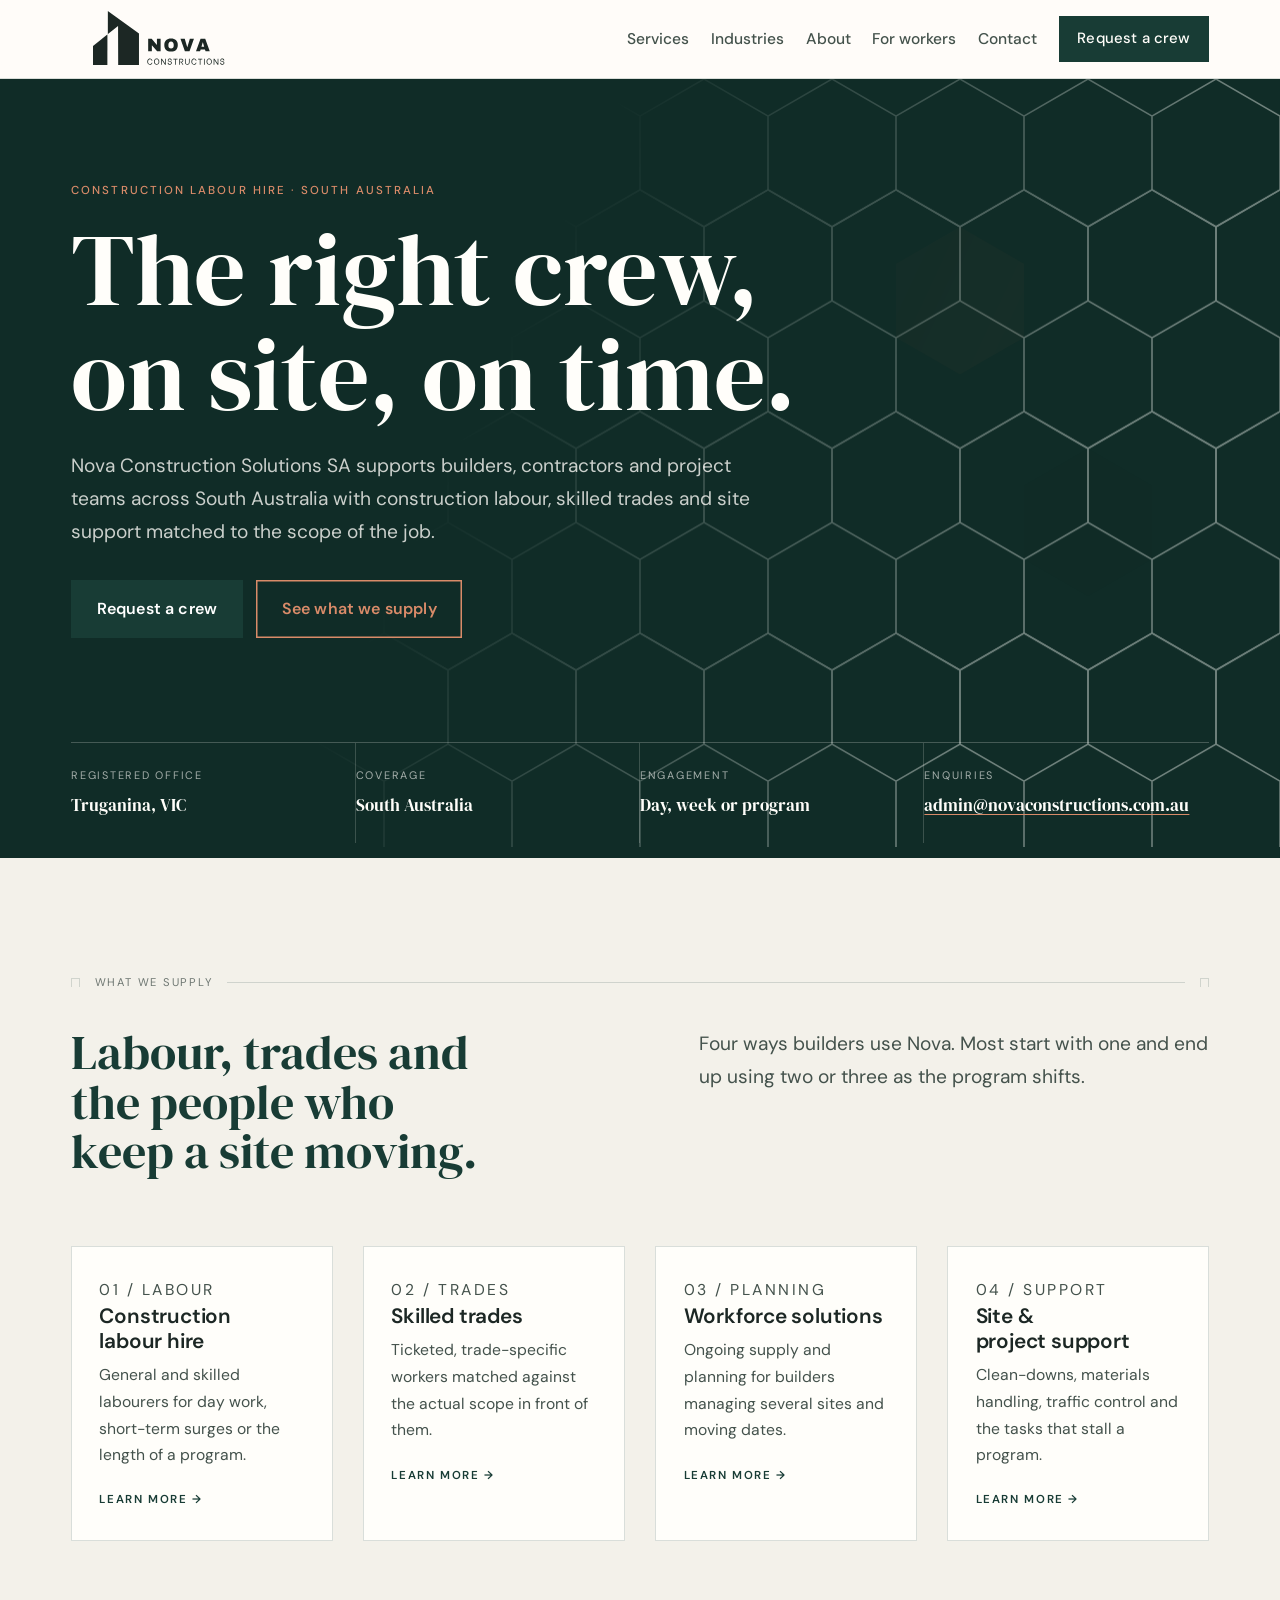
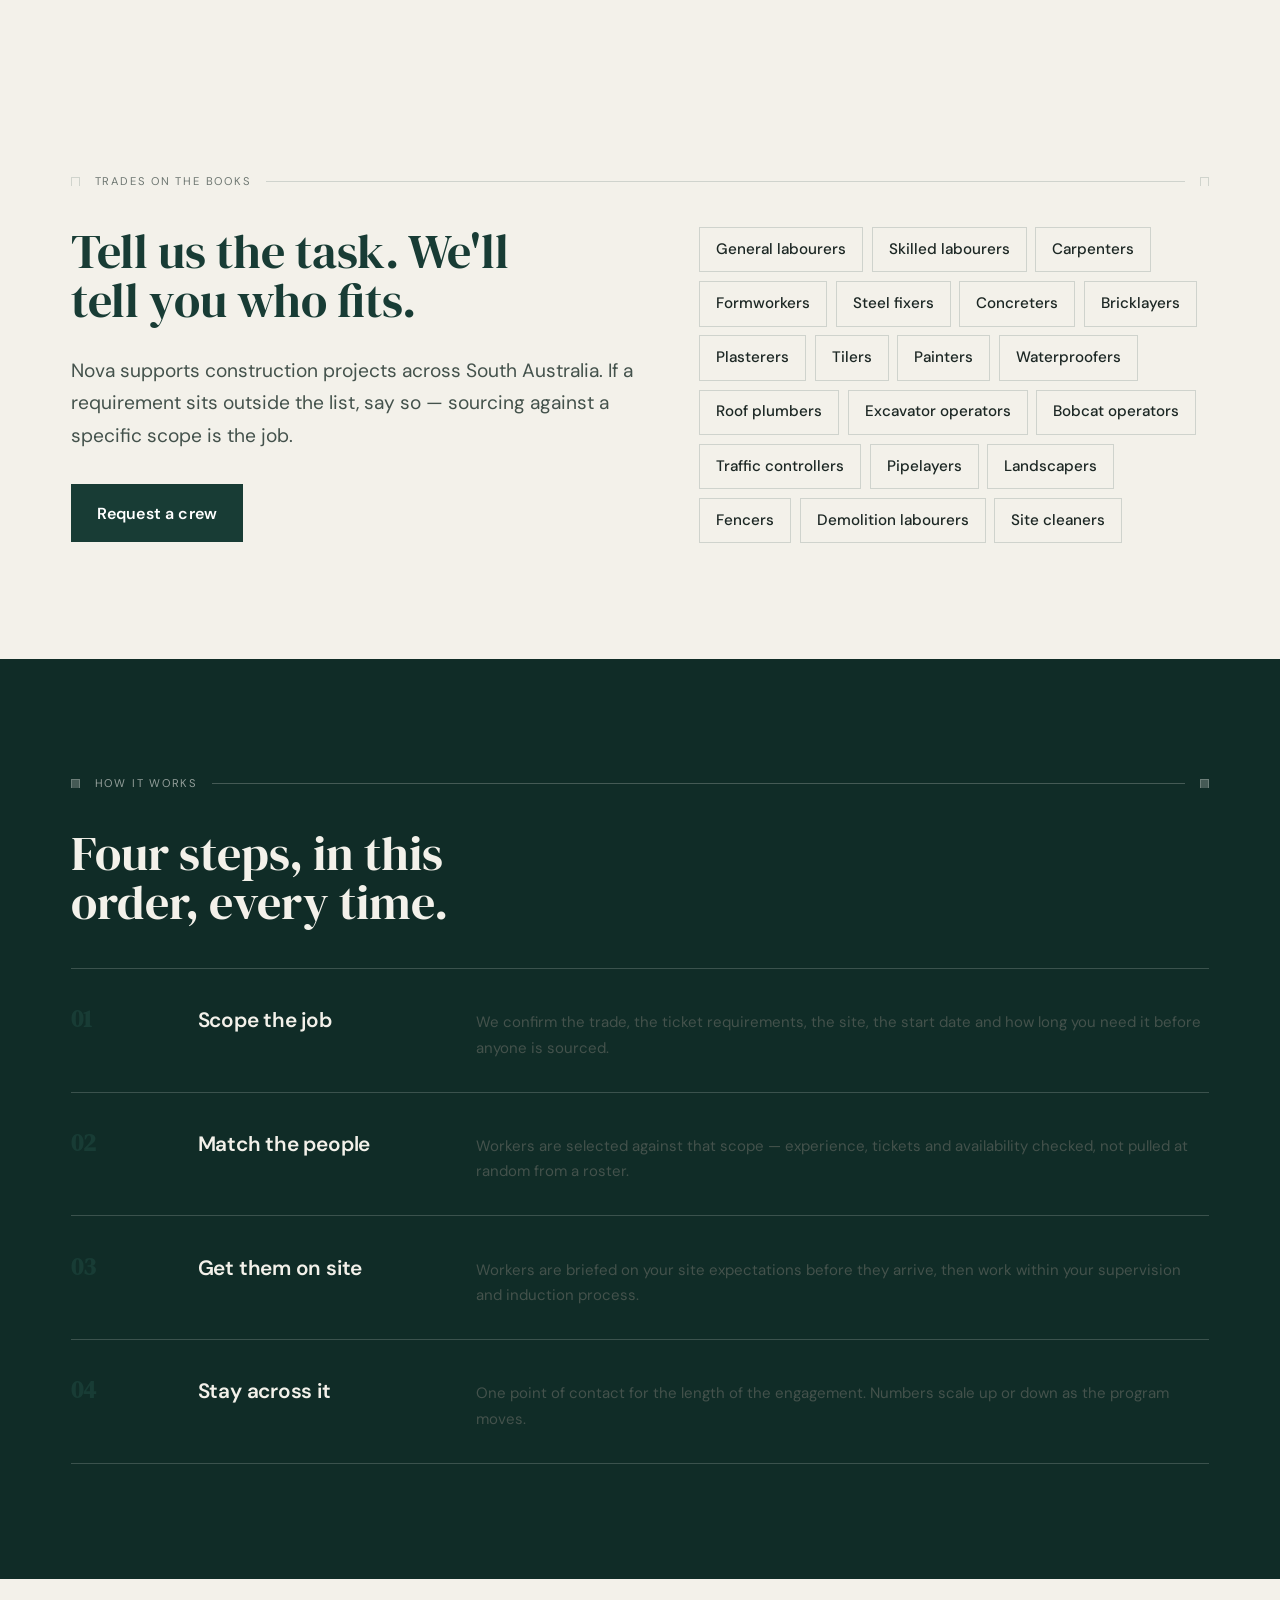
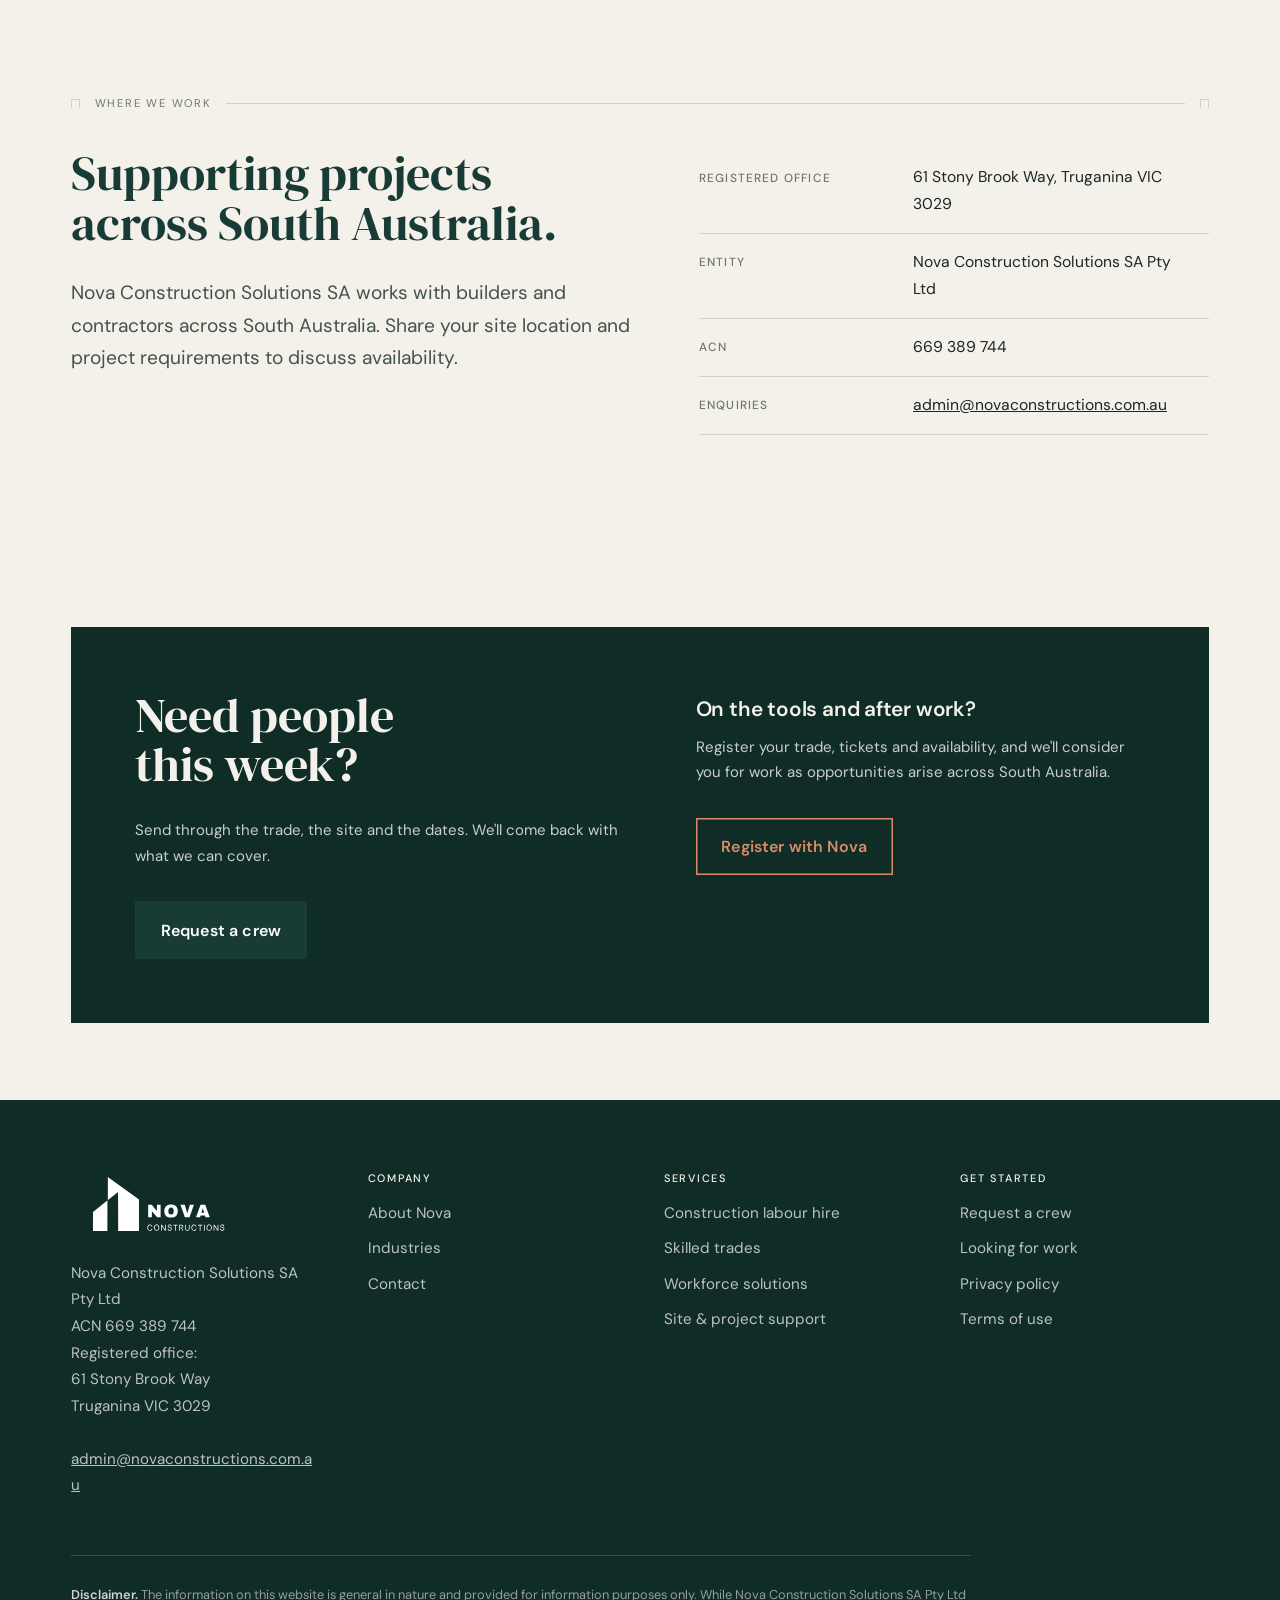
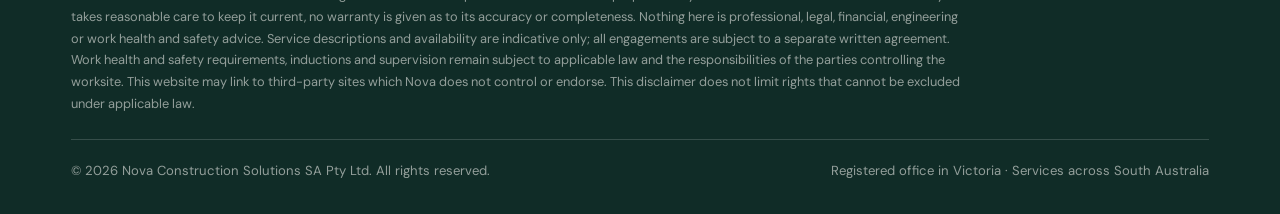
==== index.html @ 74a52845 "Build Nova Construction Solutions SA website Co-authored-by: Copilot <223556219+Copilot@users.norepl" ====
<!DOCTYPE html>
<html lang="en-AU">
<head>
<meta charset="utf-8">
<meta name="viewport" content="width=device-width, initial-scale=1">
<title>Construction Labour Hire South Australia | Nova Construction Solutions SA</title>
<meta name="description" content="Nova Construction Solutions SA supports construction projects across South Australia with labour hire, skilled trades and workforce support.">
<link rel="canonical" href="https://www.novaconstructions.com.au/">
<meta name="robots" content="index, follow, max-image-preview:large">
<meta name="theme-color" content="#102c27">
<meta name="geo.region" content="AU-SA">
<meta name="geo.placename" content="South Australia">

<meta property="og:type" content="website">
<meta property="og:site_name" content="Nova Construction Solutions SA">
<meta property="og:locale" content="en_AU">
<meta property="og:title" content="Construction Labour Hire South Australia | Nova Construction Solutions SA">
<meta property="og:description" content="Nova Construction Solutions SA supports construction projects across South Australia with labour hire, skilled trades and workforce support.">
<meta property="og:url" content="https://www.novaconstructions.com.au/">
<meta name="twitter:card" content="summary">
<meta name="twitter:title" content="Construction Labour Hire South Australia | Nova Construction Solutions SA">
<meta name="twitter:description" content="Nova Construction Solutions SA supports construction projects across South Australia with labour hire, skilled trades and workforce support.">

<link rel="preconnect" href="https://fonts.googleapis.com">
<link rel="preconnect" href="https://fonts.gstatic.com" crossorigin>
<link rel="stylesheet" href="https://fonts.googleapis.com/css2?family=DM+Sans:wght@400;500;600;700&family=DM+Serif+Display&display=swap">
<link rel="stylesheet" href="/css/style.css">
<script type="application/ld+json">
{
  "@context": "https://schema.org",
  "@type": "Organization",
  "@id": "https://www.novaconstructions.com.au/#organisation",
  "name": "Nova Construction Solutions SA",
  "legalName": "Nova Construction Solutions SA Pty Ltd",
  "identifier": {"@type": "PropertyValue", "propertyID": "ACN", "value": "669 389 744"},
  "url": "https://www.novaconstructions.com.au/",
  "description": "Construction labour hire, skilled trades and workforce support for builders and contractors across South Australia.",
  "email": "admin@novaconstructions.com.au",
  "address": {
    "@type": "PostalAddress",
    "streetAddress": "61 Stony Brook Way",
    "addressLocality": "Truganina",
    "addressRegion": "VIC",
    "postalCode": "3029",
    "addressCountry": "AU"
  },
  "areaServed": {"@type": "State", "name": "South Australia"},
  "knowsAbout": ["Construction labour hire", "Skilled trades", "Workforce solutions", "Civil construction", "Residential construction"],
  "contactPoint": [{
    "@type": "ContactPoint",
    "email": "admin@novaconstructions.com.au",
    "contactType": "customer service",
    "areaServed": "South Australia",
    "availableLanguage": "English"
  }]
}
</script>
<script type="application/ld+json">
{"@context":"https://schema.org","@type":"WebSite","url":"https://www.novaconstructions.com.au/","name":"Nova Construction Solutions SA","publisher":{"@id":"https://www.novaconstructions.com.au/#organisation"}}
</script>
</head>
<body>
<a class="skip" href="#main">Skip to content</a>
<header class="site-head">
  <div class="wrap head-in">
    <a class="brand" href="/" aria-label="Nova Construction Solutions SA — home">
      <picture class="brand__image brand__image--header">
        <source srcset="/assets/Black%20and%20White%20Modern%20Building%20Logo.svg" type="image/svg+xml">
        <img src="/assets/Black%20and%20White%20Modern%20Building%20Logo.png" alt="Nova Construction Solutions SA logo">
      </picture>
    </a>
    <button class="nav-toggle" type="button" aria-expanded="false" aria-controls="primary-nav" aria-label="Open menu">
      <svg viewBox="0 0 24 24" fill="none" stroke="currentColor" stroke-width="2" aria-hidden="true"><path d="M3 6h18M3 12h18M3 18h18"/></svg>
    </button>
    <nav class="nav" id="primary-nav" data-open="false" aria-label="Primary">
      <a href="/services.html">Services</a>
      <a href="/industries.html">Industries</a>
      <a href="/about.html">About</a>
      <a href="/for-workers.html">For workers</a>
      <a href="/contact.html">Contact</a>
      <a class="btn btn--primary" href="/contact.html?type=Request%20workers">Request a crew</a>
    </nav>
  </div>
</header>

<main id="main">

  <section class="hero">
    <svg class="hero-lattice" viewBox="0 0 1200 720" preserveAspectRatio="xMaxYMid slice" aria-hidden="true" focusable="false">
        <defs>
          <pattern id="lattice" width="120" height="207.846" patternUnits="userSpaceOnUse">
            <path d="M60 0 L120 34.641 L120 103.923 L60 138.564 L0 103.923 L0 34.641 Z" fill="none" stroke="var(--concrete-deep)" stroke-width="1.4"/>
            <path d="M120 103.923 L180 138.564 L180 207.846 L120 242.487 L60 207.846 L60 138.564 Z" fill="none" stroke="var(--concrete-deep)" stroke-width="1.4"/>
            <path d="M0 103.923 L60 138.564 L60 207.846 L0 242.487 L-60 207.846 L-60 138.564 Z" fill="none" stroke="var(--concrete-deep)" stroke-width="1.4"/>
          </pattern>
        </defs>
        <rect width="1200" height="720" fill="url(#lattice)"/>
        <path d="M900 138.564 L960 173.205 L960 242.487 L900 277.128 L840 242.487 L840 173.205 Z" fill="var(--crimson)" opacity="0.09"/>
        <path d="M1020 346.41 L1080 381.051 L1080 450.333 L1020 484.974 L960 450.333 L960 381.051 Z" fill="var(--ink)" opacity="0.06"/>
      </svg>
    <div class="wrap hero-in">
      <span class="eyebrow">Construction labour hire &middot; South Australia</span>
      <h1>The right crew, on site, on time.</h1>
      <p class="lead">Nova Construction Solutions SA supports builders, contractors and project teams across South
        Australia with construction labour, skilled trades and site support matched to the scope of the job.</p>
      <div class="btn-row">
        <a class="btn btn--primary" href="/contact.html?type=Request%20workers">Request a crew</a>
        <a class="btn btn--ghost" href="/services.html">See what we supply</a>
      </div>
    </div>
    <div class="wrap">
      <dl class="hero-facts">
        <div><dt>Registered office</dt><dd>Truganina, VIC</dd></div>
        <div><dt>Coverage</dt><dd>South Australia</dd></div>
        <div><dt>Engagement</dt><dd>Day, week or program</dd></div>
        <div><dt>Enquiries</dt><dd><a href="mailto:admin@novaconstructions.com.au">admin@novaconstructions.com.au</a></dd></div>
      </dl>
    </div>
  </section>

  <section class="section">
    <div class="wrap">
      <p class="dimline"><span>What we supply</span><i></i></p>
      <div class="split reveal">
        <div>
          <h2>Labour, trades and the people who keep a site moving.</h2>
        </div>
        <div>
          <p class="lead">Four ways builders use Nova. Most start with one and end up using two or three as the
            program shifts.</p>
        </div>
      </div>
      <div class="grid grid--4 reveal" style="margin-top:2.5rem">
        <a class="card chamfer" href="/services.html#labour-hire">
          <p class="card-tag">01 / Labour</p>
          <h3>Construction labour hire</h3>
          <p>General and skilled labourers for day work, short-term surges or the length of a program.</p>
          <span class="more">Learn more &rarr;</span>
        </a>
        <a class="card chamfer" href="/services.html#skilled-trades">
          <p class="card-tag">02 / Trades</p>
          <h3>Skilled trades</h3>
          <p>Ticketed, trade-specific workers matched against the actual scope in front of them.</p>
          <span class="more">Learn more &rarr;</span>
        </a>
        <a class="card chamfer" href="/services.html#workforce">
          <p class="card-tag">03 / Planning</p>
          <h3>Workforce solutions</h3>
          <p>Ongoing supply and planning for builders managing several sites and moving dates.</p>
          <span class="more">Learn more &rarr;</span>
        </a>
        <a class="card chamfer" href="/services.html#site-support">
          <p class="card-tag">04 / Support</p>
          <h3>Site &amp; project support</h3>
          <p>Clean-downs, materials handling, traffic control and the tasks that stall a program.</p>
          <span class="more">Learn more &rarr;</span>
        </a>
      </div>
    </div>
  </section>

  <section class="section section--concrete">
    <div class="wrap">
      <p class="dimline"><span>Trades on the books</span><i></i></p>
      <div class="split">
        <div class="reveal">
          <h2>Tell us the task. We'll tell you who fits.</h2>
          <p class="lead">Nova supports construction projects across South Australia. If a
            requirement sits outside the list, say so — sourcing against a specific scope is the job.</p>
          <div class="btn-row">
            <a class="btn btn--primary" href="/contact.html?type=Request%20workers">Request a crew</a>
          </div>
        </div>
        <ul class="chips reveal">
        <li>General labourers</li>
        <li>Skilled labourers</li>
        <li>Carpenters</li>
        <li>Formworkers</li>
        <li>Steel fixers</li>
        <li>Concreters</li>
        <li>Bricklayers</li>
        <li>Plasterers</li>
        <li>Tilers</li>
        <li>Painters</li>
        <li>Waterproofers</li>
        <li>Roof plumbers</li>
        <li>Excavator operators</li>
        <li>Bobcat operators</li>
        <li>Traffic controllers</li>
        <li>Pipelayers</li>
        <li>Landscapers</li>
        <li>Fencers</li>
        <li>Demolition labourers</li>
        <li>Site cleaners</li>
        </ul>
      </div>
    </div>
  </section>

  <section class="section section--ink">
    <div class="wrap">
      <p class="dimline"><span>How it works</span><i></i></p>
      <h2 style="max-width:20ch">Four steps, in this order, every time.</h2>
      <div class="steps reveal" style="margin-top:2.5rem">
        <div class="step">
          <h3>Scope the job</h3>
          <p>We confirm the trade, the ticket requirements, the site, the start date and how long you need it before
            anyone is sourced.</p>
        </div>
        <div class="step">
          <h3>Match the people</h3>
          <p>Workers are selected against that scope — experience, tickets and availability checked, not pulled at
            random from a roster.</p>
        </div>
        <div class="step">
          <h3>Get them on site</h3>
          <p>Workers are briefed on your site expectations before they arrive, then work within your supervision
            and induction process.</p>
        </div>
        <div class="step">
          <h3>Stay across it</h3>
          <p>One point of contact for the length of the engagement. Numbers scale up or down as the program moves.</p>
        </div>
      </div>
    </div>
  </section>

  <section class="section">
    <div class="wrap">
      <p class="dimline"><span>Where we work</span><i></i></p>
      <div class="split">
        <div class="reveal">
          <h2>Supporting projects across South Australia.</h2>
          <p class="lead">Nova Construction Solutions SA works with builders and contractors across South Australia.
            Share your site location and project requirements to discuss availability.</p>
        </div>
        <div class="reveal">
          <table class="spec">
            <tr><th>Registered office</th><td>61 Stony Brook Way, Truganina VIC 3029</td></tr>
            <tr><th>Entity</th><td>Nova Construction Solutions SA Pty Ltd</td></tr>
            <tr><th>ACN</th><td>669 389 744</td></tr>
            <tr><th>Enquiries</th><td><a href="mailto:admin@novaconstructions.com.au">admin@novaconstructions.com.au</a></td></tr>
          </table>
        </div>
      </div>
    </div>
  </section>

  <section class="section section--tight">
    <div class="wrap">
      <div class="band chamfer reveal">
        <div class="split">
          <div>
            <h2>Need people this week?</h2>
            <p>Send through the trade, the site and the dates. We'll come back with what we can cover.</p>
            <div class="btn-row">
              <a class="btn btn--primary" href="/contact.html?type=Request%20workers">Request a crew</a>
            </div>
          </div>
          <div>
            <h3 style="margin-top:.4rem">On the tools and after work?</h3>
            <p>Register your trade, tickets and availability, and we'll consider you for work as opportunities arise
              across South Australia.</p>
            <div class="btn-row">
              <a class="btn btn--ghost" href="/for-workers.html">Register with Nova</a>
            </div>
          </div>
        </div>
      </div>
    </div>
  </section>

</main>
<footer class="site-foot">
  <div class="wrap">
    <div class="foot-top">
      <div class="foot-brand">
        <picture class="brand__image brand__image--footer" aria-hidden="true">
          <source srcset="/assets/Black%20and%20White%20Modern%20Building%20Logo.svg" type="image/svg+xml">
          <img src="/assets/Black%20and%20White%20Modern%20Building%20Logo.png" alt="" loading="lazy">
        </picture>
        <address>
          Nova Construction Solutions SA Pty Ltd<br>ACN 669 389 744<br>
          Registered office:<br>
          61 Stony Brook Way<br>
          Truganina VIC 3029<br><br>
          <a href="mailto:admin@novaconstructions.com.au">admin@novaconstructions.com.au</a>
        </address>
      </div>
      <div>
        <h4>Company</h4>
        <ul class="foot-links">
          <li><a href="/about.html">About Nova</a></li>
          <li><a href="/industries.html">Industries</a></li>
          <li><a href="/contact.html">Contact</a></li>
        </ul>
      </div>
      <div>
        <h4>Services</h4>
        <ul class="foot-links">
          <li><a href="/services.html#labour-hire">Construction labour hire</a></li>
          <li><a href="/services.html#skilled-trades">Skilled trades</a></li>
          <li><a href="/services.html#workforce">Workforce solutions</a></li>
          <li><a href="/services.html#site-support">Site &amp; project support</a></li>
        </ul>
      </div>
      <div>
        <h4>Get started</h4>
        <ul class="foot-links">
          <li><a href="/contact.html?type=Request%20workers">Request a crew</a></li>
          <li><a href="/for-workers.html">Looking for work</a></li>
          <li><a href="/privacy.html">Privacy policy</a></li>
          <li><a href="/terms.html">Terms of use</a></li>
        </ul>
      </div>
    </div>

    <p class="foot-disclaimer"><strong>Disclaimer.</strong> The information on this website is general in nature and provided for
information purposes only. While Nova Construction Solutions SA Pty Ltd takes reasonable care to keep it current,
no warranty is given as to its accuracy or completeness. Nothing here is professional, legal, financial, engineering
or work health and safety advice. Service descriptions and availability are indicative only; all engagements are
subject to a separate written agreement. Work health and safety requirements, inductions and supervision remain
subject to applicable law and the responsibilities of the parties controlling the worksite. This website may link
to third-party sites which Nova does not control or endorse. This disclaimer does not limit rights that cannot be
excluded under applicable law.</p>

    <div class="foot-base">
      <span>&copy; <span data-year>2026</span> Nova Construction Solutions SA Pty Ltd. All rights reserved.</span>
      <span>Registered office in Victoria &middot; Services across South Australia</span>
    </div>
  </div>
</footer>
<script src="/js/main.js" defer></script>
</body>
</html>
---- css/style.css ----
/* ============================================================
   Nova Construction Solutions — core stylesheet
   Initial brand palette supplied for the new site.
   ============================================================ */

:root {
  --forest:         #183c35;
  --forest-deep:    #102c27;
  --copper:         #bd6b4d;
  --clay:           #d98b69;
  --paper:          #f3f1ea;
  --white:          #fffefa;
  --ink:            #1c2724;
  --muted:          #6e7772;
  --line:           rgba(24, 60, 53, .16);

  --crimson:        var(--copper);
  --crimson-deep:   var(--forest-deep);
  --crimson-tint:   #f7e9e2;
  --ink-deep:       var(--forest-deep);
  --ink-soft:       #44524c;
  --concrete:       var(--paper);
  --concrete-deep:  #d6ddd8;

  /* Type */
  --sans:    "DM Sans", system-ui, -apple-system, "Segoe UI", sans-serif;
  --serif:   "DM Serif Display", Georgia, serif;
  --display: var(--serif);
  --body:    var(--sans);
  --mono:    "DM Sans", system-ui, sans-serif;

  /* Rhythm */
  --gutter: clamp(1.25rem, 4vw, 3.5rem);
  --max: 1240px;
  --chamfer: 0px;
  --section-y: clamp(4rem, 9vw, 7.5rem);
}

/* ---------- Reset ---------- */
*, *::before, *::after { box-sizing: border-box; }
html { -webkit-text-size-adjust: 100%; scroll-behavior: smooth; }
@media (prefers-reduced-motion: reduce) {
  html { scroll-behavior: auto; }
  *, *::before, *::after { animation-duration: .001ms !important; transition-duration: .001ms !important; }
}
body {
  margin: 0;
  background: var(--paper);
  color: var(--ink);
  font-family: var(--body);
  font-size: .9375rem;
  line-height: 1.7;
  -webkit-font-smoothing: antialiased;
}
img, svg { max-width: 100%; height: auto; display: block; }
a { color: inherit; }

/* ---------- Type scale ---------- */
h1, h2 {
  color: var(--forest);
  font-family: var(--display);
  font-weight: 400;
  letter-spacing: 0;
  line-height: 1.03;
  margin: 0 0 .6em;
  text-wrap: balance;
}
h3, h4 {
  font-family: var(--body);
  font-weight: 600;
  letter-spacing: -.01em;
  line-height: 1.2;
  margin: 0 0 .6em;
  text-wrap: balance;
}
h1 { font-size: clamp(2.5rem, 6.6vw, 4.6rem); font-stretch: 105%; }
h2 { font-size: clamp(1.9rem, 3.9vw, 3rem); }
h3 { font-size: clamp(1.05rem, 1.7vw, 1.3rem); }
p  { margin: 0 0 1.1rem; }
.lead { font-size: clamp(1.1rem, 1.5vw, 1.3rem); color: var(--ink-soft); max-width: 62ch; }
strong { font-weight: 600; }

.eyebrow {
  font-family: var(--mono);
  font-size: .72rem;
  letter-spacing: .18em;
  text-transform: uppercase;
  color: var(--forest);
  font-weight: 500;
  margin: 0 0 1rem;
  display: block;
}

/* ---------- Layout ---------- */
.wrap { width: 100%; max-width: var(--max); margin-inline: auto; padding-inline: var(--gutter); }
.section { padding-block: var(--section-y); }
.section--tight { padding-block: clamp(3rem, 6vw, 5rem); }
.section--concrete { background: var(--concrete); }
.section--ink { background: var(--ink-deep); color: var(--paper); }
.section--ink .lead,
.section--ink p { color: rgba(255, 253, 250, .78); }
.section--ink h2, .section--ink h3 { color: var(--paper); }

.grid { display: grid; gap: clamp(1.25rem, 2.4vw, 2rem); }
.grid--2 { grid-template-columns: repeat(auto-fit, minmax(280px, 1fr)); }
.grid--3 { grid-template-columns: repeat(auto-fit, minmax(255px, 1fr)); }
.grid--4 { grid-template-columns: repeat(auto-fit, minmax(215px, 1fr)); }

.split {
  display: grid;
  gap: clamp(2rem, 5vw, 4.5rem);
  grid-template-columns: minmax(0, 1fr);
  align-items: start;
}
@media (min-width: 900px) { .split { grid-template-columns: minmax(0, 1.05fr) minmax(0, .95fr); } }

/* ---------- Signature: dimension-line divider ----------
   Borrowed from shop drawings: a hairline with end ticks
   and a centred annotation. Used to open every section.    */
.dimline {
  display: flex;
  align-items: center;
  gap: .9rem;
  margin: 0 0 2.25rem;
  font-family: var(--mono);
  font-size: .7rem;
  letter-spacing: .16em;
  text-transform: uppercase;
  color: var(--muted);
}
.dimline::before,
.dimline::after {
  content: "";
  height: 9px;
  border-inline: 1px solid var(--line);
  border-top: 1px solid var(--line);
  flex: 0 0 auto;
  width: 9px;
  align-self: center;
}
.dimline span { white-space: nowrap; }
.dimline i {
  display: block;
  flex: 1 1 auto;
  height: 1px;
  background: var(--line);
}
.section--ink .dimline { color: rgba(255, 253, 250, .55); }
.section--ink .dimline i,
.section--ink .dimline::before,
.section--ink .dimline::after { background: rgba(255, 253, 250, .22); border-color: rgba(255, 253, 250, .22); }
.section--ink .dimline i { background: rgba(255, 253, 250, .22); }

/* ---------- Signature: chamfer ----------
   45° cut corners, echoing the bevels in the logo mark.    */
.chamfer { clip-path: none; }

/* ---------- Buttons ---------- */
.btn {
  --chamfer: 10px;
  display: inline-flex;
  align-items: center;
  gap: .55rem;
  padding: .95rem 1.6rem;
  font-family: var(--body);
  font-weight: 600;
  font-size: 1rem;
  letter-spacing: .01em;
  text-decoration: none;
  border: 0;
  cursor: pointer;
  transition: background-color .18s ease, color .18s ease, transform .18s ease;
  clip-path: none;
  border-radius: 0;
}
.btn--primary { background: var(--forest); color: #fff; }
.btn--primary:hover { background: var(--crimson-deep); }
.btn--ghost { background: transparent; color: var(--ink); box-shadow: inset 0 0 0 1.5px var(--ink); }
.btn--ghost:hover { background: var(--ink); color: var(--paper); }
.hero .btn--ghost,
.band .btn--ghost,
.section--ink .btn--ghost {
  background: transparent;
  color: var(--clay);
  box-shadow: inset 0 0 0 1.5px var(--clay);
}
.hero .btn--ghost:hover,
.band .btn--ghost:hover,
.section--ink .btn--ghost:hover { background: var(--clay); color: var(--forest-deep); box-shadow: none; }
.btn:active { transform: translateY(1px); }
.btn-row { display: flex; flex-wrap: wrap; gap: .85rem; margin-top: 2rem; }

a:focus-visible, button:focus-visible, input:focus-visible,
select:focus-visible, textarea:focus-visible {
  outline: 3px solid var(--crimson);
  outline-offset: 3px;
}

/* ---------- Skip link ---------- */
.skip {
  position: absolute; left: -9999px; top: 0; z-index: 999;
  background: var(--forest); color: #fff; padding: .8rem 1.2rem; font-weight: 600;
}
.skip:focus { left: 0; }

/* ---------- Header ---------- */
.site-head {
  position: sticky; top: 0; z-index: 100;
  background: rgba(255, 253, 250, .93);
  backdrop-filter: saturate(140%) blur(10px);
  border-bottom: 1px solid var(--line);
}
.head-in {
  display: flex; align-items: center; justify-content: space-between;
  gap: 1.5rem; min-height: 78px;
}
.brand { display: flex; align-items: center; text-decoration: none; flex: 0 0 auto; color: var(--forest); }
.brand__image { display: block; flex: 0 0 auto; overflow: hidden; }
.brand__image img { width: 100%; height: 100%; object-fit: cover; object-position: center 45%; }
.brand__image--header { width: clamp(150px, 18vw, 220px); height: 60px; }
.brand__image--footer {
  width: min(220px, 100%);
  height: 68px;
  margin-bottom: 1.25rem;
  filter: brightness(0) invert(1);
}
@media (max-width: 480px) {
  .brand__image--header { width: 145px; height: 54px; }
}

.nav { display: flex; align-items: center; gap: clamp(.75rem, 1.7vw, 1.6rem); }
.nav a {
  text-decoration: none; font-weight: 500; font-size: .97rem;
  color: var(--ink-soft); padding: .3rem 0; position: relative;
  transition: color .15s ease;
}
.nav a:hover { color: var(--ink); }
.nav a[aria-current="page"] { color: var(--ink); font-weight: 600; }
.nav a.btn--primary { color: var(--white); }
.nav a.btn--primary:hover { background: var(--copper); color: var(--white); }
.nav a[aria-current="page"]::after {
  content: ""; position: absolute; left: 0; right: 0; bottom: -2px;
  height: 2px; background: var(--crimson);
}
.nav .btn { padding: .65rem 1.15rem; font-size: .93rem; }

.nav-toggle {
  display: none; background: none; border: 0; padding: .5rem; cursor: pointer;
  color: var(--ink);
}
.nav-toggle svg { width: 26px; height: 26px; }

@media (max-width: 940px) {
  .nav-toggle { display: block; }
  .nav {
    position: fixed; inset: 78px 0 auto 0;
    background: var(--paper); border-bottom: 1px solid var(--line);
    flex-direction: column; align-items: stretch; gap: 0;
    padding: .5rem var(--gutter) 1.5rem;
    max-height: calc(100dvh - 78px); overflow-y: auto;
    transform: translateY(-8px); opacity: 0; visibility: hidden; pointer-events: none;
    transition: opacity .18s ease, transform .18s ease, visibility 0s linear .18s;
  }
  .nav[data-open="true"] { transform: none; opacity: 1; visibility: visible; pointer-events: auto; transition-delay: 0s; }
  .nav a { padding: .95rem 0; border-bottom: 1px solid var(--line); font-size: 1.05rem; }
  .nav a[aria-current="page"]::after { display: none; }
  .nav .btn { margin-top: 1rem; justify-content: center; border-bottom: 0; }
}

/* ---------- Hero ---------- */
.hero { position: relative; overflow: hidden; color: var(--white); background: var(--forest-deep); }
.hero-in { padding-block: clamp(3.5rem, 8vw, 6.5rem) clamp(3.5rem, 7vw, 6rem); position: relative; z-index: 2; }
.hero h1 { max-width: 15ch; margin-bottom: 1.4rem; color: var(--white); font-size: clamp(3.5rem, 8vw, 6.5rem); }
.hero .eyebrow { color: var(--clay); }
.hero .lead { max-width: 54ch; color: rgba(255, 254, 250, .78); }
.hero-lattice {
  position: absolute; inset: 0; z-index: 1;
  pointer-events: none; opacity: .5;
  -webkit-mask-image: linear-gradient(115deg, transparent 38%, #000 78%);
          mask-image: linear-gradient(115deg, transparent 38%, #000 78%);
}
@media (max-width: 800px) { .hero-lattice { opacity: .22; } }

/* Hero stat strip */
.hero-facts {
  display: grid; gap: 0;
  grid-template-columns: repeat(auto-fit, minmax(180px, 1fr));
  border-top: 1px solid rgba(255, 254, 250, .22);
  color: var(--white);
  position: relative; z-index: 2;
}
.hero-facts div { padding: 1.4rem 1.5rem 1.4rem 0; border-right: 1px solid rgba(255, 254, 250, .18); }
.hero-facts div:last-child { border-right: 0; }
.hero-facts dt {
  font-family: var(--mono); font-size: .68rem; letter-spacing: .16em;
  text-transform: uppercase; color: rgba(255, 254, 250, .62); margin-bottom: .45rem;
}
.hero-facts dd { margin: 0; font-family: var(--display); font-weight: 400; font-size: 1.08rem; }
.hero-facts a { color: var(--white); text-decoration-color: var(--clay); text-underline-offset: .2em; }
@media (max-width: 620px) { .hero-facts div { border-right: 0; border-bottom: 1px solid rgba(255, 254, 250, .18); padding-right: 0; } }

/* ---------- Cards ---------- */
.card {
  background: var(--white);
  border: 1px solid var(--line);
  padding: 1.9rem 1.7rem;
  display: flex; flex-direction: column;
  transition: border-color .2s ease, transform .2s ease;
}
.section--concrete .card { background: var(--white); }
.card:hover { border-color: var(--ink); }
a.card { text-decoration: none; }
a.card:hover { transform: translateY(-3px); }
.card h3 { margin-bottom: .55rem; }
.card p { color: var(--ink-soft); font-size: .98rem; margin-bottom: 0; }
.card .more {
  margin-top: 1.35rem; font-family: var(--mono); font-size: .72rem;
  letter-spacing: .14em; text-transform: uppercase; color: var(--forest); font-weight: 600;
}
.card-tag {
  font-family: var(--mono); font-size: .68rem; letter-spacing: .16em;
  text-transform: uppercase; color: var(--muted); margin-bottom: .9rem;
}

/* ---------- Step sequence (order carries meaning) ---------- */
.steps { counter-reset: step; display: grid; gap: 0; }
.step {
  counter-increment: step;
  display: grid; gap: clamp(1rem, 3vw, 2.5rem);
  grid-template-columns: minmax(0, 1fr);
  padding: 1.9rem 0;
  border-top: 1px solid var(--line);
}
.step:last-child { border-bottom: 1px solid var(--line); }
@media (min-width: 760px) { .step { grid-template-columns: 5.5rem 15rem minmax(0, 1fr); align-items: baseline; } }
.step::before {
  content: counter(step, decimal-leading-zero);
  font-family: var(--display); font-weight: 700; font-size: 1.5rem;
  color: var(--forest);
}
.step h3 { margin: 0; }
.step p { margin: 0; color: var(--ink-soft); }
.section--ink .step { border-color: rgba(255, 253, 250, .18); }

/* ---------- Trade chips ---------- */
.chips { display: flex; flex-wrap: wrap; gap: .55rem; margin: 0; padding: 0; list-style: none; }
.chips li {
  --chamfer: 8px;
  background: var(--paper); border: 1px solid var(--line);
  padding: .55rem 1rem; font-size: .95rem; font-weight: 500;
  clip-path: none;
}
.section--ink .chips li { background: rgba(255, 253, 250, .07); border-color: rgba(255, 253, 250, .2); color: var(--paper); }

/* ---------- Spec table ---------- */
.spec { width: 100%; table-layout: fixed; border-collapse: collapse; }
.spec th, .spec td { overflow-wrap: anywhere; text-align: left; vertical-align: top; padding: .95rem 1rem .95rem 0; border-bottom: 1px solid var(--line); font-size: .98rem; }
.spec th {
  width: 42%; font-weight: 500; color: var(--muted);
  font-family: var(--mono); font-size: .74rem; letter-spacing: .1em; text-transform: uppercase;
  padding-top: 1.15rem;
}
.section--ink .spec th, .section--ink .spec td { border-color: rgba(255, 253, 250, .18); }
.section--ink .spec th { color: rgba(255, 253, 250, .6); }

/* ---------- Callout band ---------- */
.band {
  --chamfer: 22px;
  background: var(--ink-deep); color: var(--paper);
  padding: clamp(2.5rem, 5vw, 4rem);
}
.band h2 { color: var(--paper); max-width: 20ch; }
.band p { color: rgba(255, 253, 250, .78); max-width: 58ch; }

/* ---------- Forms ---------- */
.form { display: grid; gap: 1.15rem; }
.field { display: grid; gap: .4rem; }
.field label { font-weight: 600; font-size: .93rem; }
.field .hint { font-size: .84rem; color: var(--muted); }
.field input, .field select, .field textarea {
  font-family: var(--body); font-size: 1rem; color: var(--ink);
  background: var(--paper); border: 1.5px solid var(--line);
  padding: .8rem .9rem; width: 100%;
  transition: border-color .15s ease;
}
.field input:hover, .field select:hover, .field textarea:hover { border-color: var(--concrete-deep); }
.field input:focus, .field select:focus, .field textarea:focus { border-color: var(--crimson); }
.field textarea { min-height: 150px; resize: vertical; }
.field--row { display: grid; gap: 1.15rem; grid-template-columns: repeat(auto-fit, minmax(220px, 1fr)); }
.req { color: var(--forest); }
.hp { position: absolute; left: -9999px; width: 1px; height: 1px; overflow: hidden; }

.form-status {
  --chamfer: 10px;
  display: none; padding: 1rem 1.2rem; font-weight: 500; font-size: .96rem;
  clip-path: none;
}
.form-status[data-state="ok"] { display: block; background: #E8F4EC; color: #1C6B3C; }
.form-status[data-state="error"] { display: block; background: var(--crimson-tint); color: var(--crimson-deep); }
.form-status[data-state="sending"] { display: block; background: var(--concrete); color: var(--ink-soft); }

/* ---------- Contact aside ---------- */
.contact-card {
  --chamfer: 18px;
  background: var(--concrete); padding: clamp(1.75rem, 3vw, 2.4rem);
}
.contact-card a { color: var(--ink); }
.contact-list { list-style: none; margin: 0; padding: 0; display: grid; gap: 1.35rem; }
.contact-list dt {
  font-family: var(--mono); font-size: .68rem; letter-spacing: .16em;
  text-transform: uppercase; color: var(--muted); margin-bottom: .3rem;
}
.contact-list dd { margin: 0; font-weight: 500; }

/* ---------- Breadcrumbs ---------- */
.crumbs {
  font-family: var(--mono); font-size: .72rem; letter-spacing: .1em;
  text-transform: uppercase; color: var(--muted);
  padding-block: 1.5rem 0;
}
.crumbs a { color: var(--muted); text-decoration: none; }
.crumbs a:hover { color: var(--forest); }

/* ---------- Page header ---------- */
.page-head { padding-block: clamp(2.5rem, 5vw, 4rem) clamp(2rem, 4vw, 3rem); border-bottom: 1px solid var(--line); }
.page-head h1 { font-size: clamp(2.2rem, 5vw, 3.7rem); max-width: 18ch; }

/* ---------- Prose (legal pages) ---------- */
.prose { max-width: 72ch; }
.prose h2 { font-size: clamp(1.35rem, 2.2vw, 1.7rem); margin-top: 2.6rem; }
.prose h3 { margin-top: 1.9rem; }
.prose ul { padding-left: 1.2rem; }
.prose li { margin-bottom: .5rem; }

/* ---------- Footer ---------- */
.site-foot { background: var(--ink-deep); color: rgba(255, 253, 250, .72); padding-block: clamp(3rem, 6vw, 4.5rem) 2rem; font-size: .95rem; }
.foot-top { display: grid; gap: clamp(1.75rem, 4vw, 3rem); grid-template-columns: repeat(4, minmax(0, 1fr)); }
.foot-top > * { min-width: 0; }
.foot-brand address { font-style: normal; line-height: 1.75; overflow-wrap: anywhere; }
.foot-brand a { color: rgba(255, 253, 250, .72); }
.site-foot h4 {
  font-family: var(--mono); font-size: .68rem; letter-spacing: .16em; text-transform: uppercase;
  color: var(--paper); margin: 0 0 1rem; font-weight: 500;
}
.foot-links { list-style: none; margin: 0; padding: 0; display: grid; gap: .6rem; }
.foot-links a { color: rgba(255, 253, 250, .72); text-decoration: none; }
.foot-links a:hover { color: var(--clay); }

.foot-disclaimer {
  margin-top: clamp(2.5rem, 5vw, 3.5rem);
  padding-top: 1.75rem;
  border-top: 1px solid rgba(255, 253, 250, .16);
  font-size: .8rem; line-height: 1.7; color: rgba(255, 253, 250, .55);
  max-width: 100ch;
}
.foot-disclaimer strong { color: rgba(255, 253, 250, .8); font-weight: 600; }
.foot-base {
  margin-top: 1.5rem; padding-top: 1.25rem;
  border-top: 1px solid rgba(255, 253, 250, .16);
  display: flex; flex-wrap: wrap; gap: 1rem 1.75rem; justify-content: space-between;
  font-size: .82rem; color: rgba(255, 253, 250, .55);
}
.foot-base a { color: rgba(255, 253, 250, .55); text-decoration: none; }
.foot-base a:hover { color: var(--clay); }
@media (max-width: 900px) { .foot-top { grid-template-columns: repeat(2, minmax(0, 1fr)); } }
@media (max-width: 560px) { .foot-top { grid-template-columns: minmax(0, 1fr); gap: 2rem; } }

/* ---------- Scroll reveal ---------- */
.reveal { opacity: 0; transform: translateY(18px); transition: opacity .6s ease, transform .6s ease; }
.reveal.is-in { opacity: 1; transform: none; }
@media (prefers-reduced-motion: reduce) { .reveal { opacity: 1; transform: none; } }

/* ---------- 404 ---------- */
.notfound { text-align: center; padding-block: clamp(5rem, 12vw, 9rem); }
.notfound .code { font-family: var(--display); font-size: clamp(5rem, 18vw, 11rem); font-weight: 700; color: var(--crimson); line-height: .9; margin-bottom: 1rem; }
.notfound .btn-row { justify-content: center; }
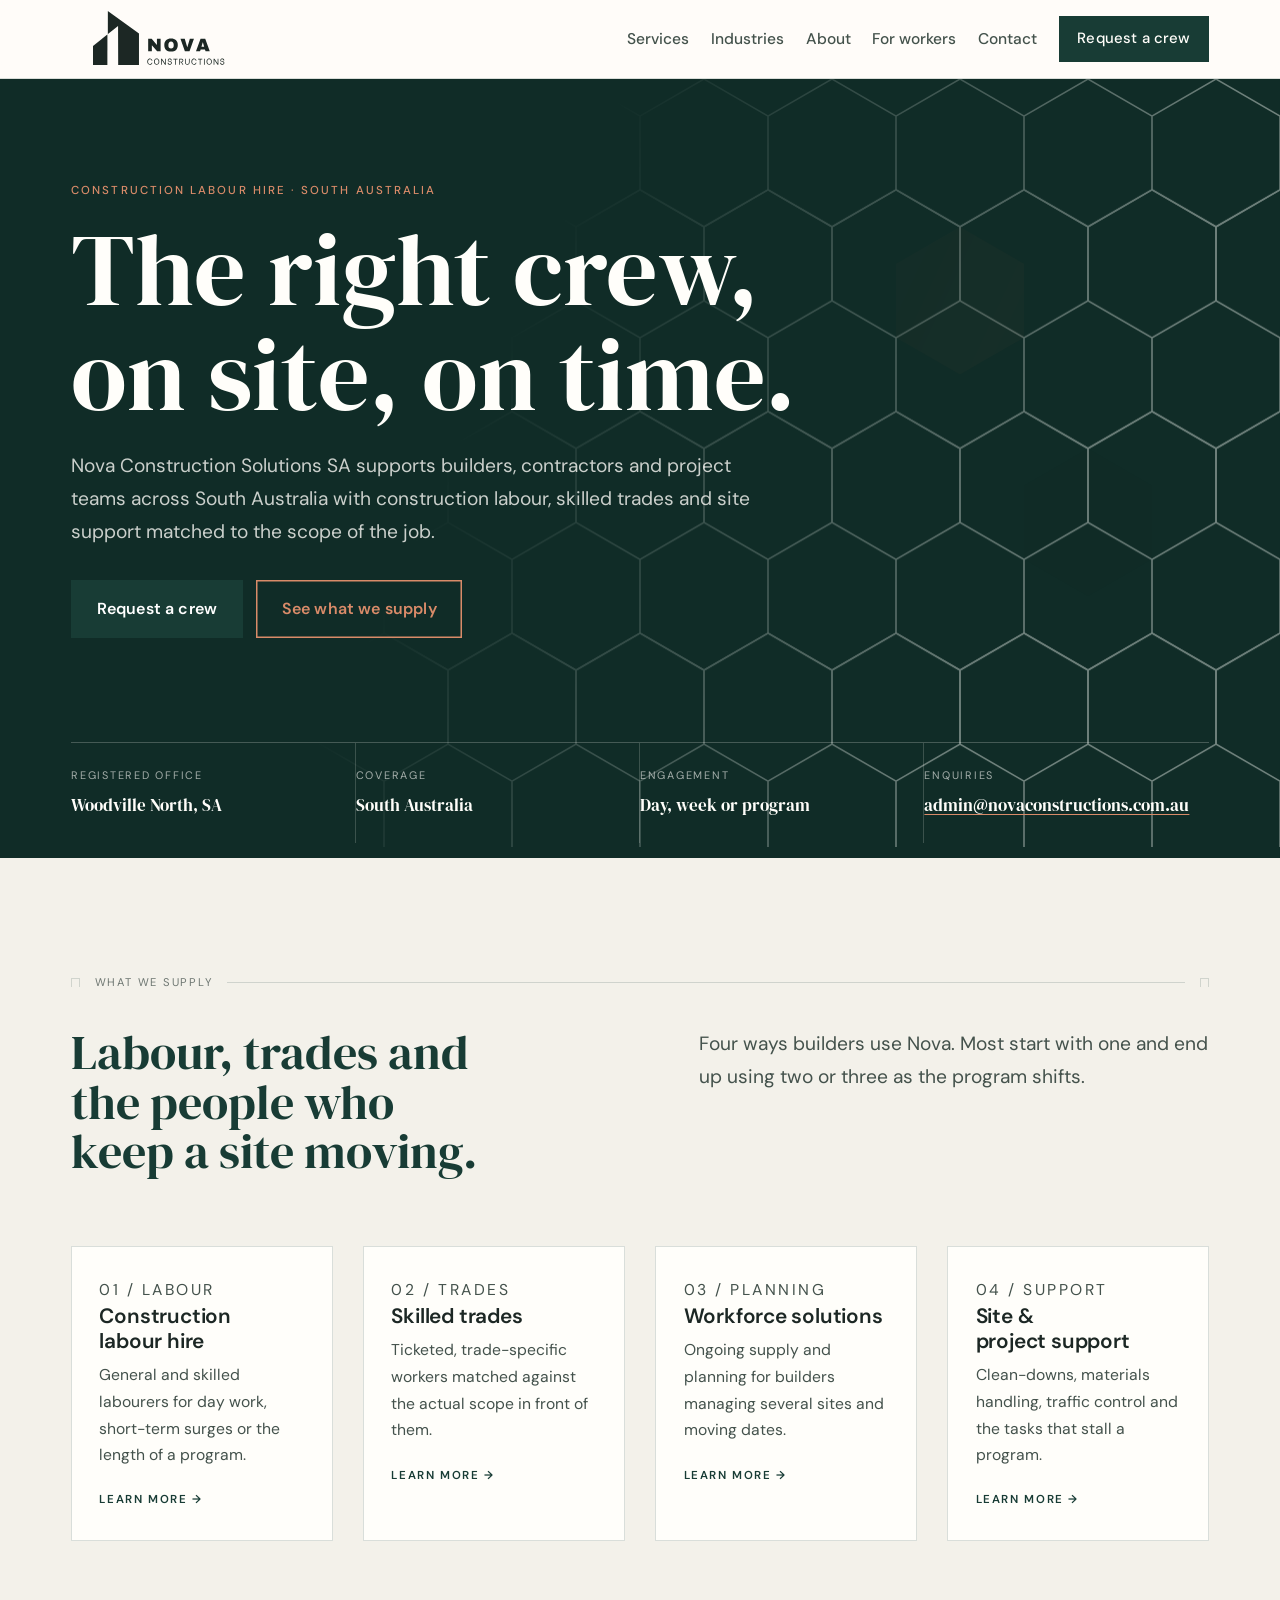
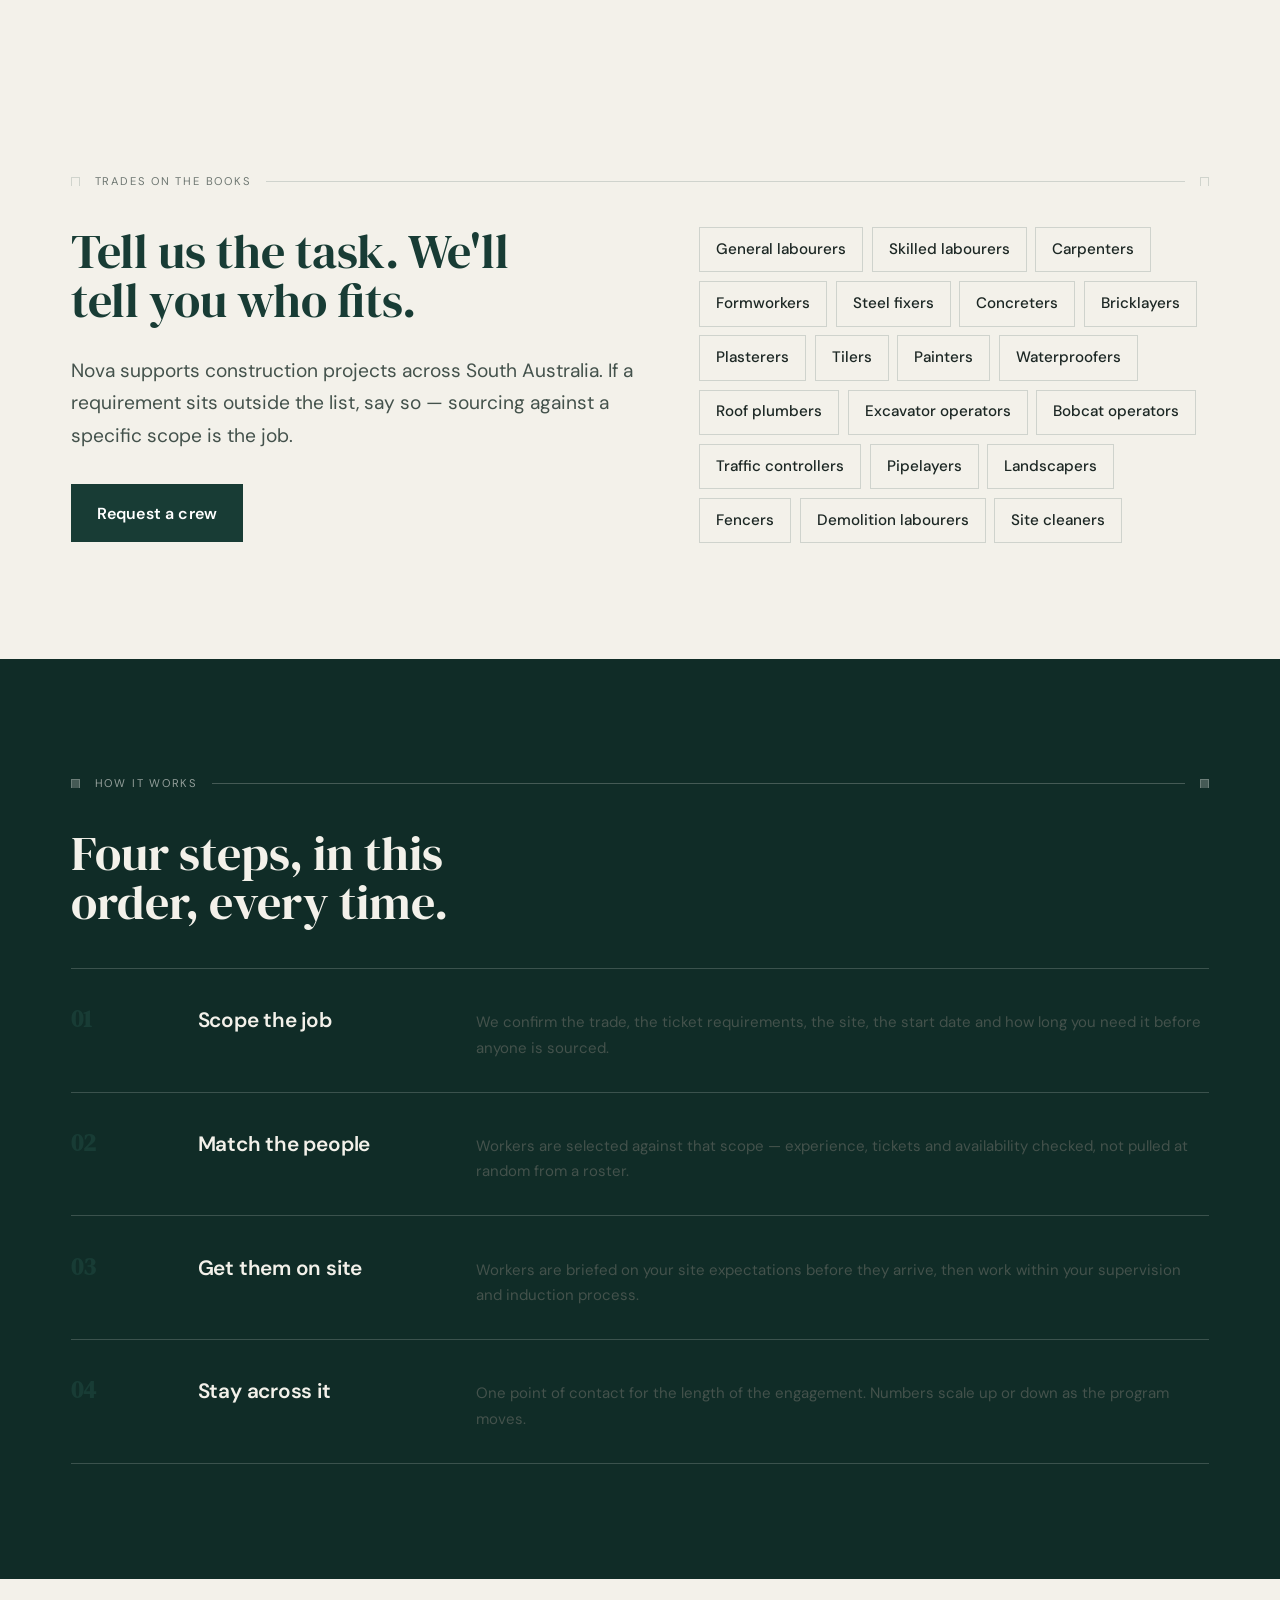
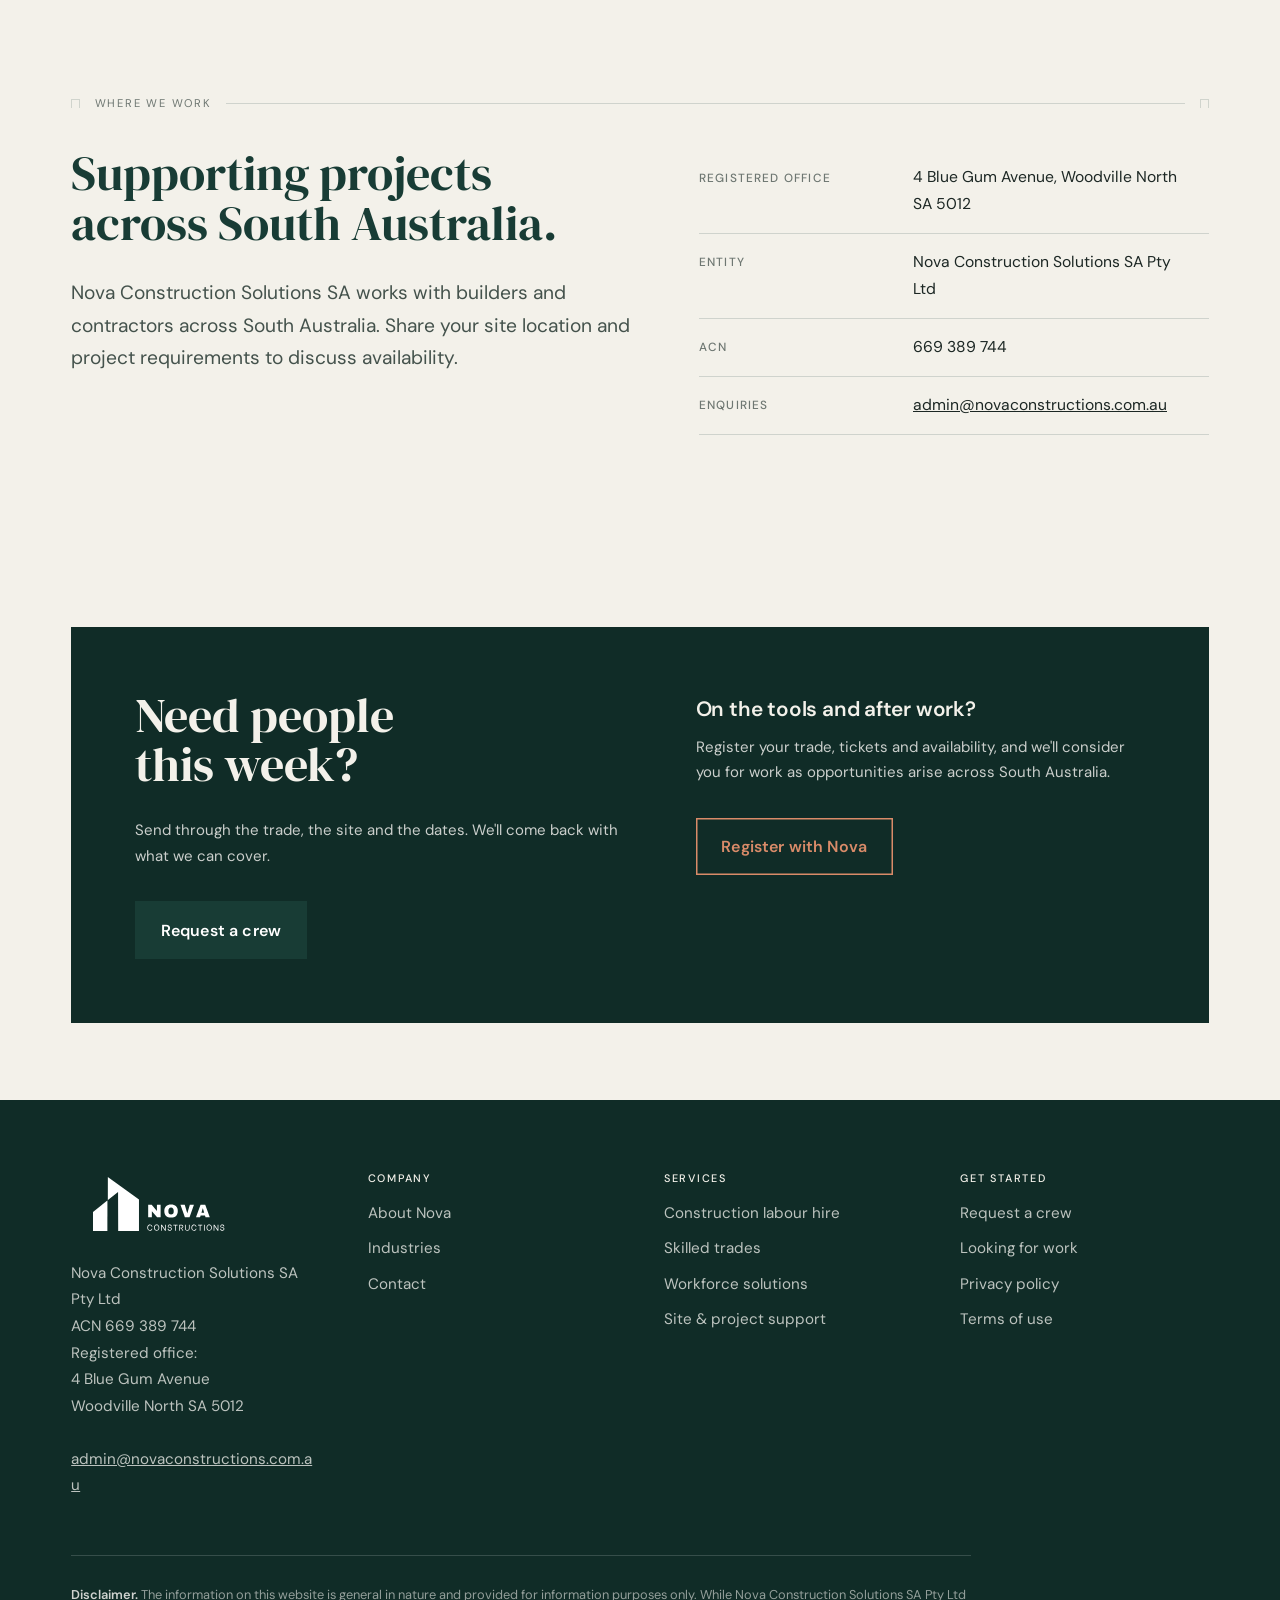
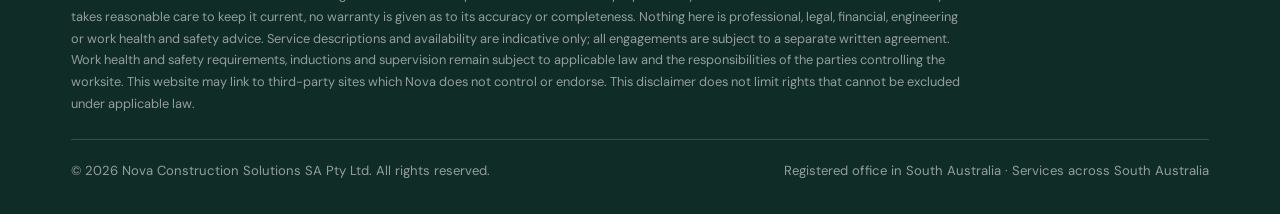
==== commit 5cc1fe9e: "Update registered office address Co-authored-by: Copilot <223556219+Copilot@users.noreply.github.com" ====
--- a/index.html
+++ b/index.html
@@ -38,10 +38,10 @@
   "email": "admin@novaconstructions.com.au",
   "address": {
     "@type": "PostalAddress",
-    "streetAddress": "61 Stony Brook Way",
-    "addressLocality": "Truganina",
-    "addressRegion": "VIC",
-    "postalCode": "3029",
+    "streetAddress": "4 Blue Gum Avenue",
+    "addressLocality": "Woodville North",
+    "addressRegion": "SA",
+    "postalCode": "5012",
     "addressCountry": "AU"
   },
   "areaServed": {"@type": "State", "name": "South Australia"},
@@ -110,7 +110,7 @@
     </div>
     <div class="wrap">
       <dl class="hero-facts">
-        <div><dt>Registered office</dt><dd>Truganina, VIC</dd></div>
+        <div><dt>Registered office</dt><dd>Woodville North, SA</dd></div>
         <div><dt>Coverage</dt><dd>South Australia</dd></div>
         <div><dt>Engagement</dt><dd>Day, week or program</dd></div>
         <div><dt>Enquiries</dt><dd><a href="mailto:admin@novaconstructions.com.au">admin@novaconstructions.com.au</a></dd></div>
@@ -236,7 +236,7 @@
         </div>
         <div class="reveal">
           <table class="spec">
-            <tr><th>Registered office</th><td>61 Stony Brook Way, Truganina VIC 3029</td></tr>
+            <tr><th>Registered office</th><td>4 Blue Gum Avenue, Woodville North SA 5012</td></tr>
             <tr><th>Entity</th><td>Nova Construction Solutions SA Pty Ltd</td></tr>
             <tr><th>ACN</th><td>669 389 744</td></tr>
             <tr><th>Enquiries</th><td><a href="mailto:admin@novaconstructions.com.au">admin@novaconstructions.com.au</a></td></tr>
@@ -282,8 +282,8 @@
         <address>
           Nova Construction Solutions SA Pty Ltd<br>ACN 669 389 744<br>
           Registered office:<br>
-          61 Stony Brook Way<br>
-          Truganina VIC 3029<br><br>
+          4 Blue Gum Avenue<br>
+          Woodville North SA 5012<br><br>
           <a href="mailto:admin@novaconstructions.com.au">admin@novaconstructions.com.au</a>
         </address>
       </div>
@@ -326,7 +326,7 @@
 
     <div class="foot-base">
       <span>&copy; <span data-year>2026</span> Nova Construction Solutions SA Pty Ltd. All rights reserved.</span>
-      <span>Registered office in Victoria &middot; Services across South Australia</span>
+      <span>Registered office in South Australia &middot; Services across South Australia</span>
     </div>
   </div>
 </footer>
